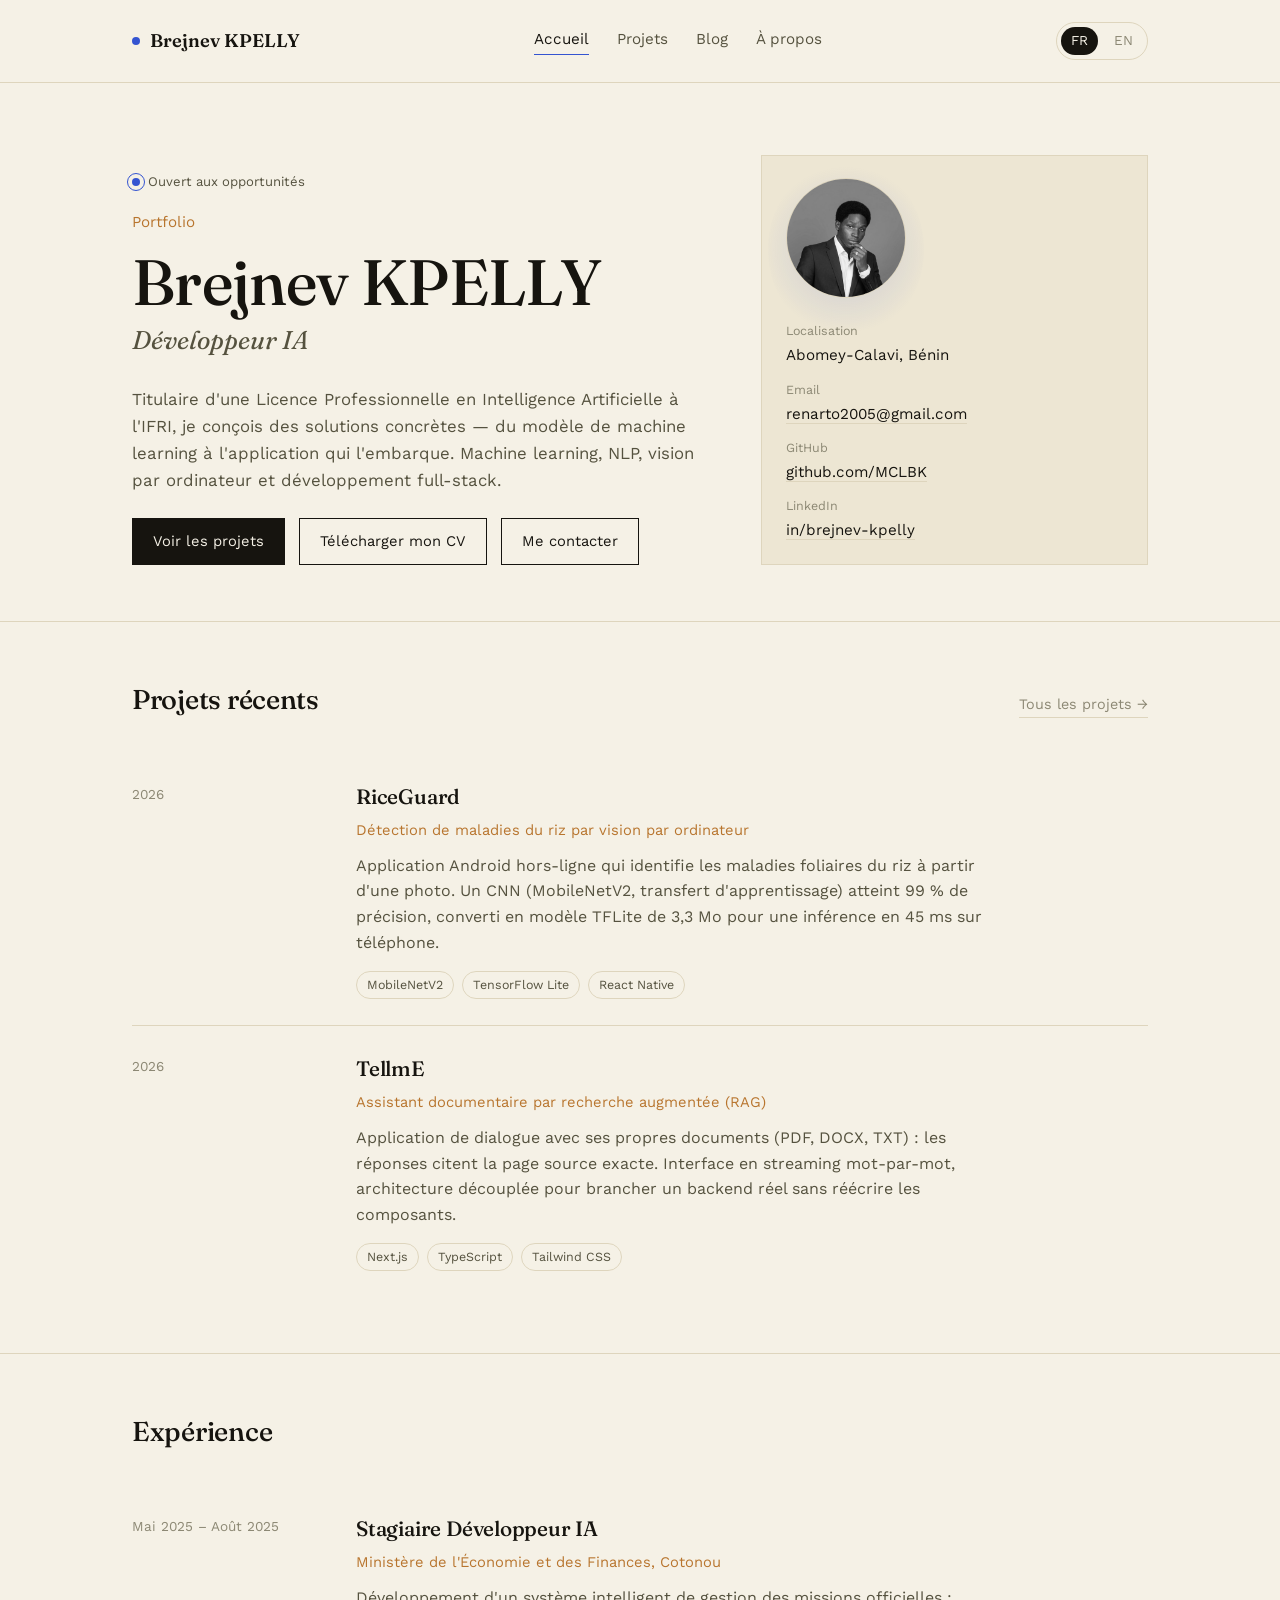
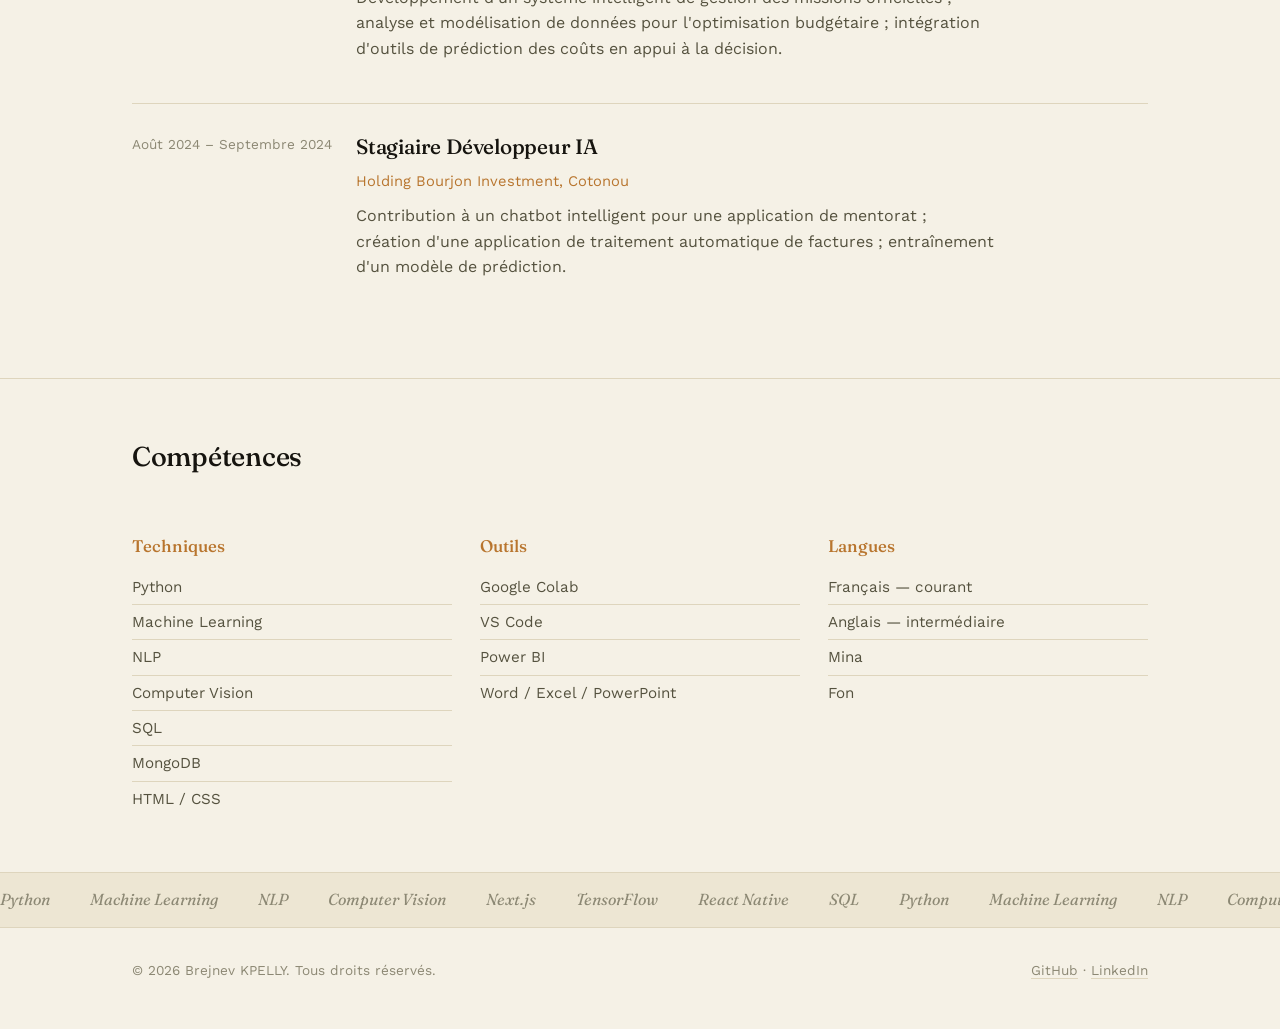
==== index.html @ 9922b502 "Première version du portfolio" ====
<!DOCTYPE html>
<html lang="fr">
<head>
<meta charset="UTF-8">
<meta name="viewport" content="width=device-width, initial-scale=1.0">
<title>Brejnev KPELLY — Développeur IA</title>
<meta name="description" content="Brejnev KPELLY, développeur IA basé à Abomey-Calavi, Bénin. Machine learning, NLP, vision par ordinateur, développement full-stack.">
<link rel="icon" href="data:,">
<link rel="stylesheet" href="css/style.css">
</head>
<body>

<header class="site">
  <div class="shell">
    <a href="index.html" class="mark"><span class="dot"></span>Brejnev KPELLY</a>
    <nav class="primary">
      <a href="index.html" data-i18n="nav.home">Accueil</a>
      <a href="projects.html" data-i18n="nav.projects">Projets</a>
      <a href="blog.html" data-i18n="nav.blog">Blog</a>
      <a href="about.html" data-i18n="nav.about">À propos</a>
    </nav>
    <div class="lang-toggle">
      <button data-lang="fr">FR</button>
      <button data-lang="en">EN</button>
    </div>
  </div>
</header>

<section class="hero" style="border-bottom:1px solid var(--line); padding-bottom:56px;">
  <div class="shell">
    <div>
      <span class="status-pill"><span class="ping"></span><span data-i18n="hero.status">Ouvert aux opportunités</span></span>
      <span class="hero-eyebrow" data-i18n="hero.eyebrow">Portfolio</span>
      <h1>Brejnev KPELLY</h1>
      <p class="role" data-i18n="hero.role">Développeur IA </p>
      <p class="intro" data-i18n="hero.intro">Titulaire d'une Licence Professionnelle en Intelligence Artificielle à l'IFRI, je conçois des solutions concrètes du modèle à , au besoin l'application qui l'embarque. Machine learning, NLP, vision par ordinateur et analyse de donnée et prédiction.</p>
      <div class="hero-cta">
        <a class="btn primary" href="projects.html" data-i18n="hero.cta_projects">Voir les projets</a>
        <a class="btn" href="assets/CV_KPELLY_Brejnev.pdf" download data-i18n="hero.cta_cv">Télécharger mon CV</a>
        <a class="btn" href="about.html#contact" data-i18n="hero.cta_contact">Me contacter</a>
      </div>
    </div>
    <div class="hero-panel">
      <span class="avatar-wrap"><img class="avatar" src="assets\IMG_3068.jpeg" alt="Brejnev KPELLY"></span>
      <dl>
        <dt data-i18n="hero.location">Localisation</dt>
        <dd data-i18n="hero.location_value">Abomey-Calavi, Bénin</dd>
        <dt data-i18n="hero.email">Email</dt>
        <dd><a href="mailto:renarto2005@gmail.com">renarto2005@gmail.com</a></dd>
        <dt data-i18n="hero.github">GitHub</dt>
        <dd><a href="https://github.com/MCLBK" target="_blank" rel="noopener">github.com/MCLBK</a></dd>
        <dt data-i18n="hero.linkedin">LinkedIn</dt>
        <dd><a href="https://www.linkedin.com/in/brejnev-kpelly-991918427" target="_blank" rel="noopener">in/brejnev-kpelly</a></dd>
      </dl>
    </div>
  </div>
</section>

<section>
  <div class="shell">
    <div class="section-head">
      <h2 data-i18n="home.projects.title">Projets récents</h2>
      <a class="see-all" href="projects.html" data-i18n="home.projects.see_all">Tous les projets →</a>
    </div>
    <ul class="entry-list">
      <li class="entry">
        <span class="when">2026</span>
        <div>
          <h3 data-i18n="p.riceguard.title">RiceGuard</h3>
          <span class="role" data-i18n="p.riceguard.role">Détection de maladies du riz par vision par ordinateur</span>
          <p data-i18n="p.riceguard.desc">Application Android hors-ligne qui identifie les maladies foliaires du riz à partir d'une photo. Un CNN (MobileNetV2, transfert d'apprentissage) atteint 99 % de précision, converti en modèle TFLite de 3,3 Mo pour une inférence en 45 ms sur téléphone.</p>
          <div class="tags"><span>MobileNetV2</span><span>TensorFlow Lite</span><span>React Native</span></div>
        </div>
      </li>
      <li class="entry">
        <span class="when">2026</span>
        <div>
          <h3 data-i18n="p.tellme.title">TellmE</h3>
          <span class="role" data-i18n="p.tellme.role">Assistant documentaire par recherche augmentée (RAG)</span>
          <p data-i18n="p.tellme.desc">Application de dialogue avec ses propres documents (PDF, DOCX, TXT) : les réponses citent la page source exacte. Interface en streaming mot-par-mot, architecture découplée pour brancher un backend réel sans réécrire les composants.</p>
          <div class="tags"><span>Next.js</span><span>TypeScript</span><span>Tailwind CSS</span></div>
        </div>
      </li>

           <!-- Commentaire
     <li class="entry">
        <span class="when">2026</span>
        <div>
          <h3 data-i18n="p.ayestream.title">AyeStream</h3>
          <span class="role" data-i18n="p.ayestream.role">Marketplace SaaS de vente d'abonnements</span>
          <p data-i18n="p.ayestream.desc">Plateforme de vente d'abonnements streaming et outils IA, avec attribution automatique et sécurisée des comptes, paiement en ligne vérifié par signature, panneau d'administration complet.</p>
          <div class="tags"><span>Next.js</span><span>Supabase</span><span>Paiement en ligne</span></div>
        </div>
      </li>
      -->

    </ul>
  </div>
</section>

<section>
  <div class="shell">
    <div class="section-head">
      <h2 data-i18n="home.experience.title">Expérience</h2>
    </div>
    <ul class="entry-list">
      <li class="entry">
        <span class="when" data-i18n="exp1.when">Mai 2025 – Août 2025</span>
        <div>
          <h3 data-i18n="exp1.role">Stagiaire Développeur IA</h3>
          <span class="role" data-i18n="exp1.org">Ministère de l'Économie et des Finances, Cotonou</span>
          <p data-i18n="exp1.desc">Développement d'un système intelligent de gestion des missions officielles ; analyse et modélisation de données pour l'optimisation budgétaire ; intégration d'outils de prédiction des coûts en appui à la décision.</p>
        </div>
      </li>
      <li class="entry">
        <span class="when" data-i18n="exp2.when">Août 2024 – Septembre 2024</span>
        <div>
          <h3 data-i18n="exp2.role">Stagiaire Développeur IA</h3>
          <span class="role" data-i18n="exp2.org">Holding Bourjon Investment, Cotonou</span>
          <p data-i18n="exp2.desc">Contribution à un chatbot intelligent pour une application de mentorat ; création d'une application de traitement automatique de factures ; entraînement d'un modèle de prédiction.</p>
        </div>
      </li>
    </ul>
  </div>
</section>

<section>
  <div class="shell">
    <div class="section-head">
      <h2 data-i18n="home.skills.title">Compétences</h2>
    </div>
    <div class="skills-grid">
      <div>
        <h4 data-i18n="skills.tech">Techniques</h4>
        <ul>
          <li>Python</li><li>Machine Learning</li><li>NLP</li><li>Computer Vision</li><li>SQL</li><li>MongoDB</li><li>HTML / CSS</li>
        </ul>
      </div>
      <div>
        <h4 data-i18n="skills.tools">Outils</h4>
        <ul>
          <li>Google Colab</li><li>VS Code</li><li>Power BI</li><li>Word / Excel / PowerPoint</li>
        </ul>
      </div>
      <div>
        <h4 data-i18n="skills.lang">Langues</h4>
        <ul>
          <li>Français — courant</li><li>Anglais — intermédiaire</li><li>Mina</li><li>Fon</li>
        </ul>
      </div>
    </div>
  </div>
</section>

<div class="marquee"><div class="marquee-track">
  <span>Python</span><span>Machine Learning</span><span>NLP</span><span>Computer Vision</span><span>Next.js</span><span>TensorFlow</span><span>React Native</span><span>SQL</span>
  <span>Python</span><span>Machine Learning</span><span>NLP</span><span>Computer Vision</span><span>Next.js</span><span>TensorFlow</span><span>React Native</span><span>SQL</span>
</div></div>
<footer class="site">
  <div class="shell">
    <span>© 2026 Brejnev KPELLY. <span data-i18n="footer.rights">Tous droits réservés.</span></span>
    <span><a href="https://github.com/MCLBK" target="_blank" rel="noopener">GitHub</a> · <a href="https://www.linkedin.com/in/brejnev-kpelly-991918427" target="_blank" rel="noopener">LinkedIn</a></span>
  </div>
</footer>

<script src="js/main.js"></script>
</body>
</html>
---- css/style.css ----
/* ============================================================
   Brejnev KPELLY — Portfolio
   Design tokens
   ============================================================ */
@import url('https://fonts.googleapis.com/css2?family=Fraunces:ital,opsz,wght@0,9..144,400;0,9..144,500;0,9..144,600;1,9..144,500&family=Work+Sans:wght@400;500;600&display=swap');

:root{
  --bg: #F5F1E6;
  --surface: #EDE6D3;
  --ink: #16140F;
  --ink-soft: #55523F;
  --ink-faint: #8C8874;
  --accent: #3454D1;
  --accent-2: #B8752E;
  --line: #DED5BD;
  --max: 760px;
  --wide: 1080px;
}

*{ box-sizing:border-box; }
html{ scroll-behavior:smooth; }

body{
  margin:0;
  background:var(--bg);
  color:var(--ink);
  font-family:'Work Sans', sans-serif;
  font-size:16px;
  line-height:1.6;
  -webkit-font-smoothing:antialiased;
}

h1,h2,h3,.serif{
  font-family:'Fraunces', serif;
  font-weight:500;
  letter-spacing:-0.01em;
  margin:0;
}

a{ color:inherit; text-decoration:none; }

p{ margin:0 0 1em; color:var(--ink-soft); max-width:64ch; }

::selection{ background:var(--accent); color:#fff; }

/* focus visibility */
a:focus-visible, button:focus-visible{
  outline:2px solid var(--accent-2);
  outline-offset:3px;
}

@media (prefers-reduced-motion: reduce){
  *{ animation-duration:0.001ms !important; transition-duration:0.001ms !important; }
}

/* ---------- layout shells ---------- */
.shell{
  max-width:var(--wide);
  margin:0 auto;
  padding:0 32px;
}
.prose{ max-width:var(--max); }

/* ---------- header ---------- */
header.site{
  border-bottom:1px solid var(--line);
  padding:22px 0;
}
header.site .shell{
  display:flex;
  align-items:center;
  justify-content:space-between;
  gap:24px;
  flex-wrap:wrap;
}
.mark{
  font-family:'Fraunces', serif;
  font-weight:600;
  font-size:1.15rem;
  display:flex;
  align-items:center;
  gap:10px;
}
.mark .dot{
  width:8px; height:8px; border-radius:50%;
  background:var(--accent);
  display:inline-block;
}
nav.primary{
  display:flex;
  align-items:center;
  gap:28px;
  flex-wrap:wrap;
}
nav.primary a{
  font-size:0.95rem;
  color:var(--ink-soft);
  padding-bottom:3px;
  border-bottom:1px solid transparent;
  transition:color .15s ease, border-color .15s ease;
}
nav.primary a:hover, nav.primary a.active{
  color:var(--ink);
  border-color:var(--accent);
}
.lang-toggle{
  display:flex;
  align-items:center;
  gap:6px;
  font-size:0.85rem;
  color:var(--ink-faint);
  border:1px solid var(--line);
  border-radius:999px;
  padding:4px 4px;
}
.lang-toggle button{
  background:none;
  border:none;
  font:inherit;
  color:inherit;
  cursor:pointer;
  padding:3px 10px;
  border-radius:999px;
}
.lang-toggle button.active{
  background:var(--ink);
  color:var(--bg);
}

/* ---------- hero ---------- */
.hero{
  padding:72px 0 56px;
  border-bottom:1px solid var(--line);
}
.hero .shell{
  display:grid;
  grid-template-columns:1.5fr 1fr;
  gap:48px;
  align-items:end;
}
.hero-eyebrow{
  color:var(--accent-2);
  font-size:0.95rem;
  margin-bottom:14px;
  display:block;
}
.hero h1{
  font-size:clamp(2.4rem, 5vw, 4rem);
  line-height:1.02;
  opacity:0;
  transform:translateY(10px);
  animation:rise .7s ease forwards;
}
.hero .role{
  font-family:'Fraunces', serif;
  font-style:italic;
  font-size:clamp(1.2rem, 2.2vw, 1.6rem);
  color:var(--ink-soft);
  margin-top:6px;
  opacity:0;
  transform:translateY(10px);
  animation:rise .7s ease .12s forwards;
}
.hero p.intro{
  margin-top:22px;
  font-size:1.05rem;
  opacity:0;
  transform:translateY(10px);
  animation:rise .7s ease .22s forwards;
}
@keyframes rise{ to{ opacity:1; transform:translateY(0); } }

.hero-panel{
  border:1px solid var(--line);
  padding:22px 24px;
  background:var(--surface);
}
.hero-panel .avatar{
  width:120px; height:120px;
  border-radius:50%;
  border:1px solid var(--line);
  object-fit:cover;
  margin-bottom:16px;
  background:#fff;
}
.hero-panel dl{ margin:0; }
.hero-panel dt{
  font-size:0.78rem;
  color:var(--ink-faint);
  margin-top:12px;
}
.hero-panel dt:first-of-type{ margin-top:0; }
.hero-panel dd{
  margin:2px 0 0;
  font-size:0.95rem;
}
.hero-panel dd a{ border-bottom:1px solid var(--line); }
.hero-panel dd a:hover{ border-color:var(--accent); color:var(--accent); }

.hero-cta{
  margin-top:24px;
  display:flex;
  gap:14px;
  flex-wrap:wrap;
}
.btn{
  display:inline-block;
  padding:11px 20px;
  border:1px solid var(--ink);
  font-size:0.92rem;
}
.btn.primary{ background:var(--ink); color:var(--bg); }
.btn.primary:hover{ background:var(--accent-2); border-color:var(--accent-2); }
.btn:not(.primary):hover{ border-color:var(--accent); color:var(--accent); }

/* ---------- sections ---------- */
section{ padding:56px 0; border-bottom:1px solid var(--line); }
section:last-of-type{ border-bottom:none; }
.section-head{
  display:flex;
  align-items:baseline;
  justify-content:space-between;
  gap:24px;
  margin-bottom:32px;
  flex-wrap:wrap;
}
.section-head h2{ font-size:1.7rem; }
.section-head .see-all{
  font-size:0.9rem;
  color:var(--ink-faint);
  border-bottom:1px solid var(--line);
}
.section-head .see-all:hover{ color:var(--accent); border-color:var(--accent); }

/* ---------- list entries (projects, experience) ---------- */
.entry-list{ list-style:none; margin:0; padding:0; }
.entry{
  padding:26px 0;
  border-top:1px solid var(--line);
  display:grid;
  grid-template-columns:200px 1fr;
  gap:24px;
}
.entry:first-child{ border-top:none; }
.entry .when{
  font-size:0.85rem;
  color:var(--ink-faint);
  padding-top:4px;
}
.entry h3{ font-size:1.3rem; margin-bottom:6px; }
.entry .role{ color:var(--accent-2); font-size:0.92rem; margin-bottom:10px; display:block; }
.entry .tags{
  margin-top:14px;
  display:flex;
  flex-wrap:wrap;
  gap:8px;
}
.entry .tags span{
  font-size:0.78rem;
  color:var(--ink-soft);
  border:1px solid var(--line);
  padding:3px 10px;
  border-radius:999px;
}
.entry .links{
  margin-top:14px;
  display:flex;
  gap:18px;
}
.entry .links a{
  font-size:0.88rem;
  border-bottom:1px solid var(--line);
}
.entry .links a:hover{ border-color:var(--accent); color:var(--accent); }

@media (max-width:640px){
  .entry{ grid-template-columns:1fr; gap:8px; }
  .hero .shell{ grid-template-columns:1fr; }
}

/* ---------- skills grid ---------- */
.skills-grid{
  display:grid;
  grid-template-columns:repeat(auto-fit, minmax(200px,1fr));
  gap:28px;
}
.skills-grid h4{
  font-family:'Fraunces', serif;
  font-weight:500;
  font-size:1.05rem;
  margin-bottom:10px;
  color:var(--accent-2);
}
.skills-grid ul{ list-style:none; margin:0; padding:0; }
.skills-grid li{
  color:var(--ink-soft);
  font-size:0.95rem;
  padding:5px 0;
  border-top:1px solid var(--line);
}
.skills-grid li:first-child{ border-top:none; }

/* ---------- achievements ---------- */
.achv{
  display:grid;
  gap:20px;
}
.achv-item{
  display:grid;
  grid-template-columns:auto 1fr;
  gap:16px;
  align-items:start;
}
.achv-item .badge{
  width:34px; height:34px;
  border:1px solid var(--accent);
  color:var(--accent);
  display:flex; align-items:center; justify-content:center;
  border-radius:50%;
  flex-shrink:0;
}
.achv-item h4{ font-family:'Fraunces', serif; font-weight:500; font-size:1.05rem; }
.achv-item p{ margin-top:4px; }

/* ---------- about page ---------- */
.about-hero{
  display:grid;
  grid-template-columns:auto 1fr;
  gap:32px;
  align-items:center;
}
.about-hero .avatar{
  width:240px; height:240px; border-radius:50%;
  border:1px solid var(--line);
  object-fit:cover;
  background:var(--surface);
}
@media (max-width:520px){
  .about-hero{ grid-template-columns:1fr; text-align:left; }
}

/* ---------- blog empty state ---------- */
.empty{
  border:1px dashed var(--line);
  padding:48px 32px;
  text-align:left;
  max-width:var(--max);
}
.empty h3{ font-size:1.3rem; margin-bottom:10px; }

/* ---------- footer ---------- */
footer.site{
  padding:32px 0 48px;
}
footer.site .shell{
  display:flex;
  justify-content:space-between;
  gap:16px;
  flex-wrap:wrap;
  font-size:0.85rem;
  color:var(--ink-faint);
}
footer.site a{ border-bottom:1px solid var(--line); }
footer.site a:hover{ color:var(--accent); border-color:var(--accent); }

/* ---------- status pill ---------- */
.status-pill{
  display:inline-flex;
  align-items:center;
  gap:8px;
  font-size:0.82rem;
  color:var(--ink-soft);
  margin-bottom:18px;
}
.status-pill .ping{
  position:relative;
  width:8px; height:8px;
  border-radius:50%;
  background:var(--accent);
  flex-shrink:0;
}
.status-pill .ping::after{
  content:"";
  position:absolute;
  inset:-5px;
  border-radius:50%;
  border:1px solid var(--accent);
  animation:ping 2.4s ease-out infinite;
}
@keyframes ping{
  0%{ transform:scale(0.6); opacity:0.9; }
  100%{ transform:scale(1.9); opacity:0; }
}

/* ---------- avatar glow ---------- */
.avatar-wrap{
  position:relative;
  display:inline-block;
}
.avatar-wrap::before{
  content:"";
  position:absolute;
  inset:-18px;
  background:radial-gradient(circle, rgba(52,84,209,0.20), rgba(52,84,209,0) 70%);
  border-radius:50%;
  animation:breathe 5s ease-in-out infinite;
  z-index:0;
}
.avatar-wrap img{ position:relative; z-index:1; }
@keyframes breathe{
  0%,100%{ transform:scale(0.94); opacity:0.8; }
  50%{ transform:scale(1.08); opacity:1; }
}

/* ---------- scroll reveal ---------- */
.reveal-init{
  opacity:0;
  transform:translateY(16px);
  transition:opacity .6s ease, transform .6s ease;
}
.reveal-init.reveal-in{
  opacity:1;
  transform:translateY(0);
}

/* ---------- entry hover accent ---------- */
.entry{ position:relative; transition:padding-left .25s ease; }
.entry::before{
  content:"";
  position:absolute;
  left:-14px; top:26px; bottom:26px;
  width:0;
  background:var(--accent);
  transition:width .25s ease;
}
.entry:hover::before{ width:3px; }
.entry:hover{ padding-left:12px; }
@media (max-width:640px){
  .entry:hover{ padding-left:0; }
  .entry::before{ display:none; }
}

/* ---------- button nudge ---------- */
.btn{ transition:background .15s ease, border-color .15s ease, color .15s ease, transform .15s ease; }
.btn:hover{ transform:translateX(2px); }
.see-all{ display:inline-block; transition:transform .15s ease, color .15s ease, border-color .15s ease; }
.see-all:hover{ transform:translateX(3px); }

/* ---------- marquee strip ---------- */
.marquee{
  border-top:1px solid var(--line);
  border-bottom:1px solid var(--line);
  overflow:hidden;
  padding:14px 0;
  background:var(--surface);
}
.marquee-track{
  display:flex;
  width:max-content;
  gap:40px;
  animation:marquee 28s linear infinite;
}
.marquee-track span{
  font-family:'Fraunces', serif;
  font-style:italic;
  font-size:1rem;
  color:var(--ink-faint);
  white-space:nowrap;
}
.marquee:hover .marquee-track{ animation-play-state:paused; }
@keyframes marquee{
  from{ transform:translateX(0); }
  to{ transform:translateX(-50%); }
}
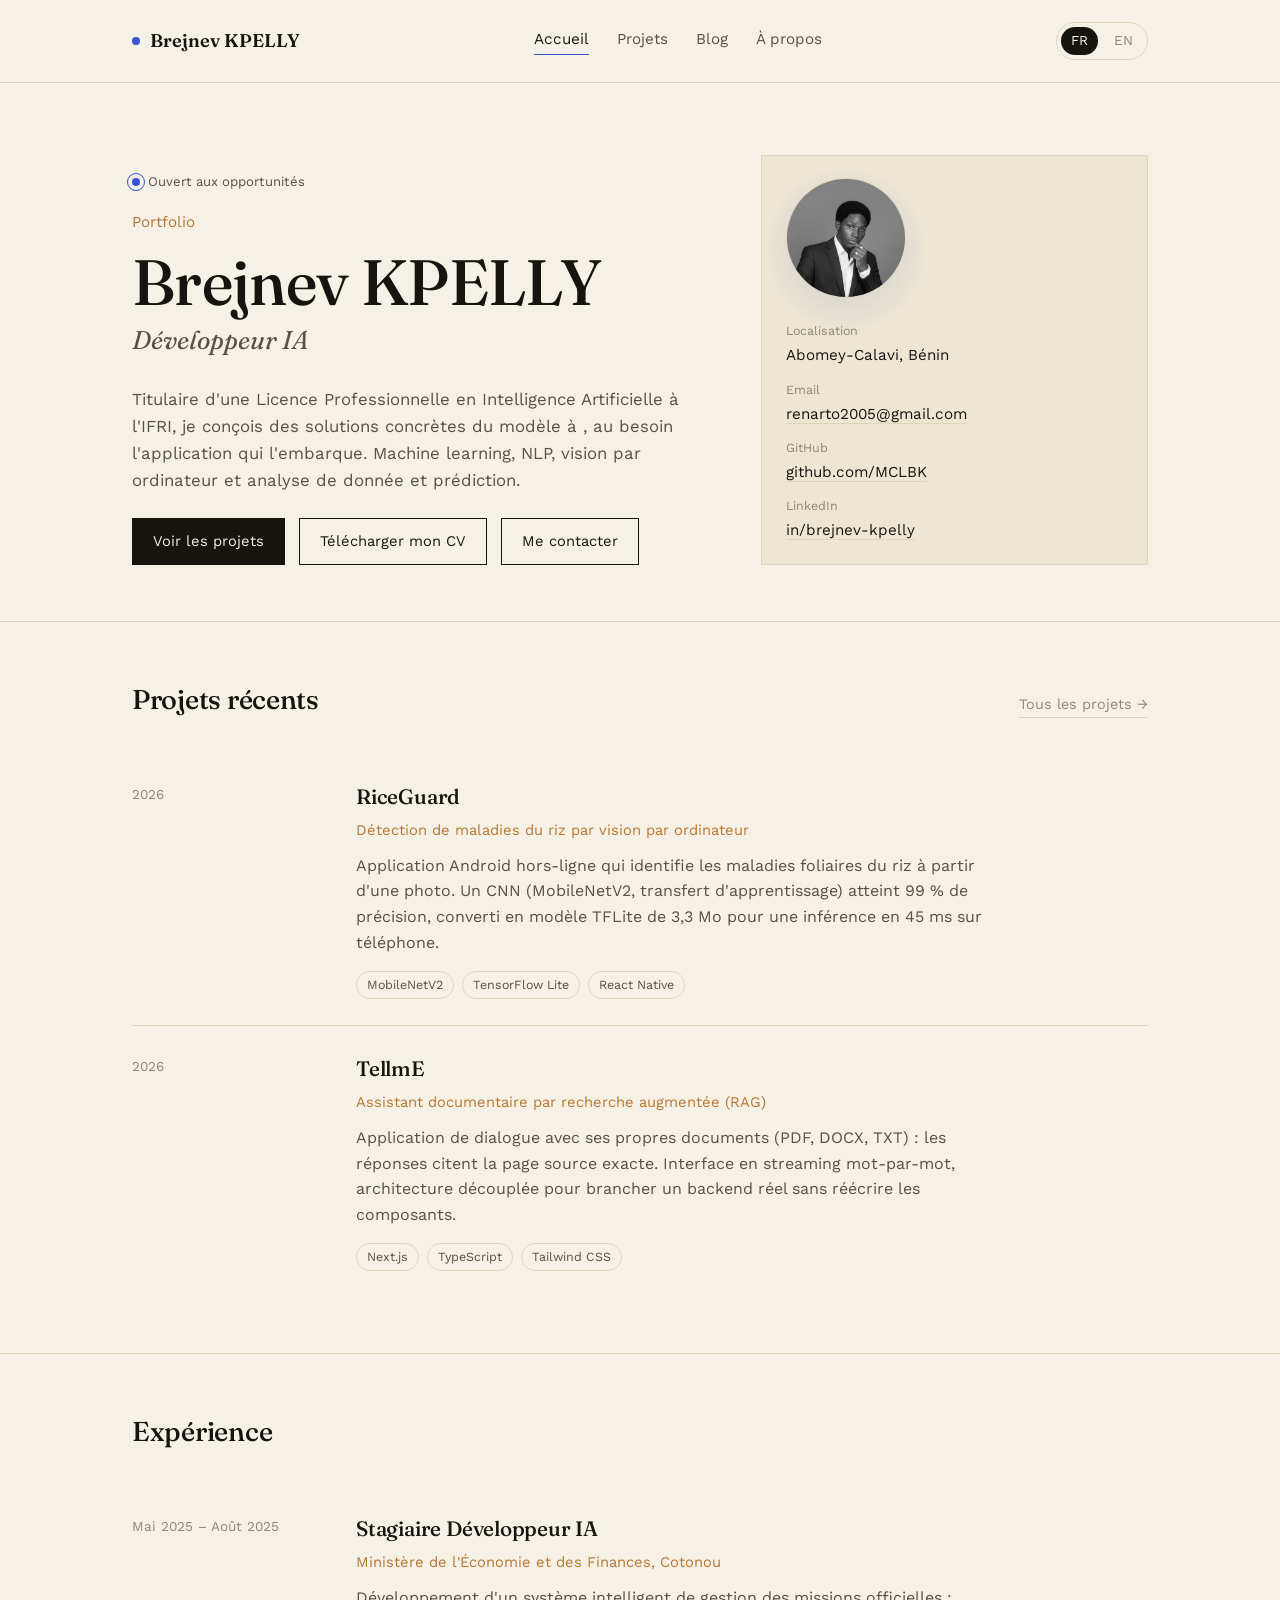
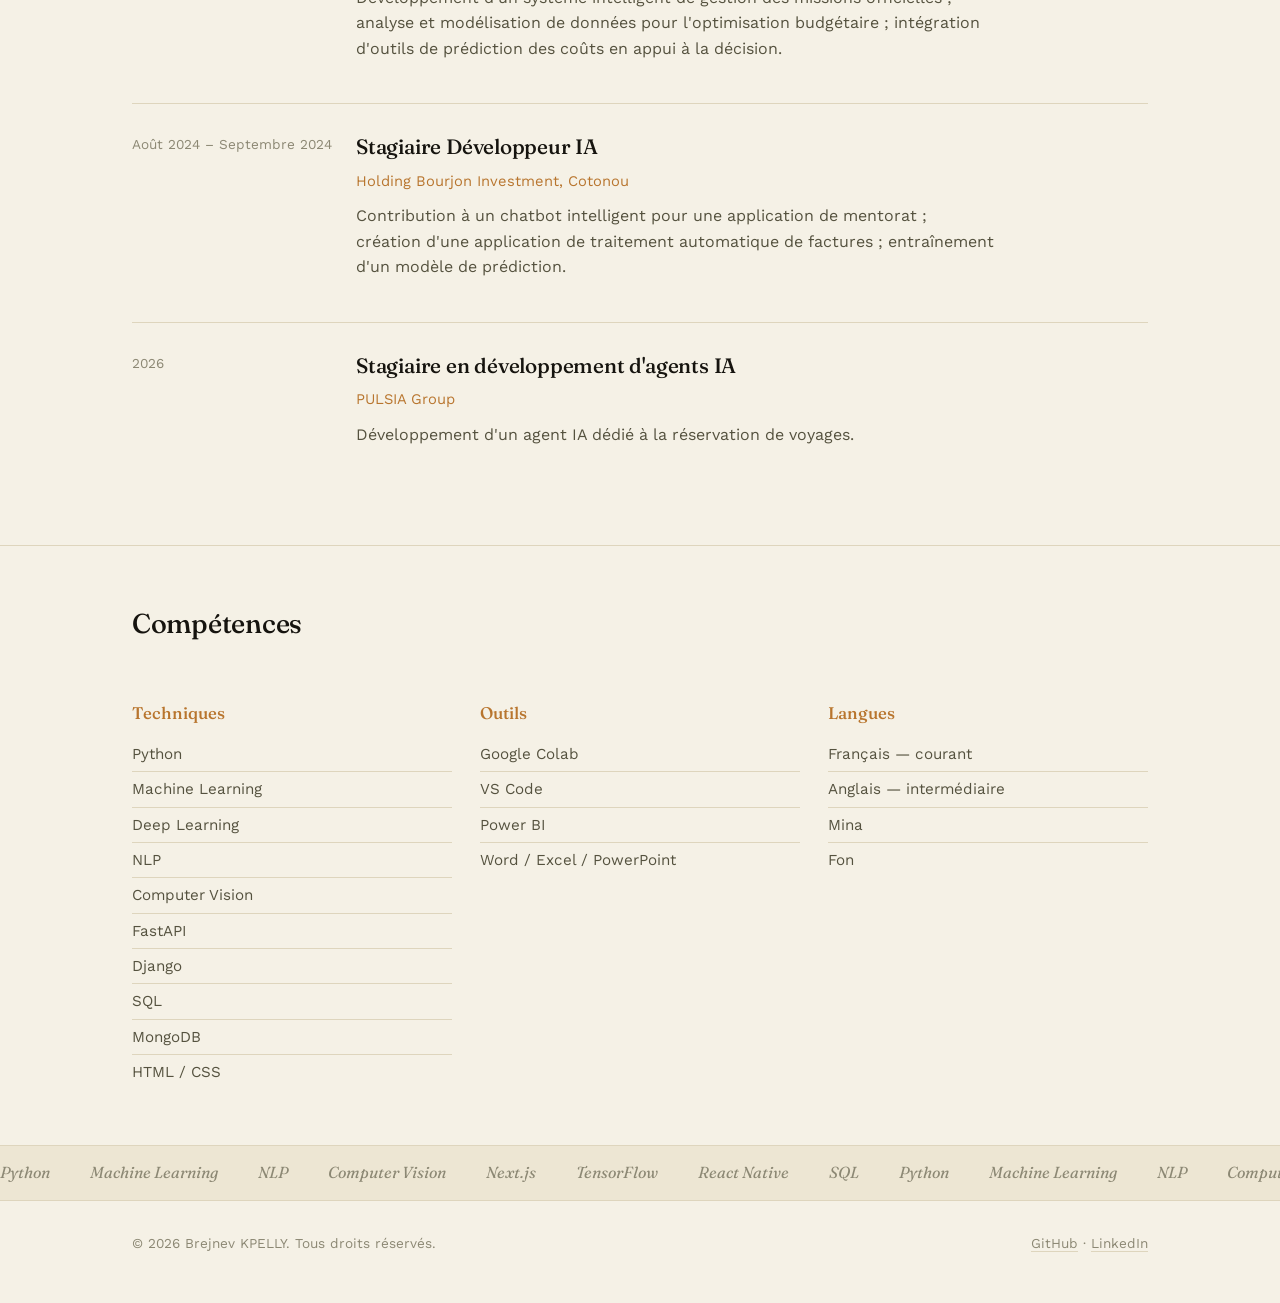
==== commit 8fbd1dfc: "Revise intro text and add internship details Updated introduction paragraph and added internship exp" ====
--- a/index.html
+++ b/index.html
@@ -33,7 +33,7 @@
       <span class="hero-eyebrow" data-i18n="hero.eyebrow">Portfolio</span>
       <h1>Brejnev KPELLY</h1>
       <p class="role" data-i18n="hero.role">Développeur IA </p>
-      <p class="intro" data-i18n="hero.intro">Titulaire d'une Licence Professionnelle en Intelligence Artificielle à l'IFRI, je conçois des solutions concrètes du modèle à , au besoin l'application qui l'embarque. Machine learning, NLP, vision par ordinateur et analyse de donnée et prédiction.</p>
+      <p class="intro" data-i18n="hero.intro">Titulaire d'une Licence Professionnelle en Intelligence Artificielle à l'IFRI, je conçois des solutions concrètes, du modèle à l'application qui l'embarque. Machine learning, NLP, vision par ordinateur, analyse de données et prédiction.</p>
       <div class="hero-cta">
         <a class="btn primary" href="projects.html" data-i18n="hero.cta_projects">Voir les projets</a>
         <a class="btn" href="assets/CV_KPELLY_Brejnev.pdf" download data-i18n="hero.cta_cv">Télécharger mon CV</a>
@@ -120,6 +120,14 @@
           <p data-i18n="exp2.desc">Contribution à un chatbot intelligent pour une application de mentorat ; création d'une application de traitement automatique de factures ; entraînement d'un modèle de prédiction.</p>
         </div>
       </li>
+      <li class="entry">
+        <span class="when" data-i18n="exp0.when">2026</span>
+        <div>
+          <h3 data-i18n="exp0.role">Stagiaire en développement d'agents IA</h3>
+          <span class="role" data-i18n="exp0.org">PULSIA Group</span>
+          <p data-i18n="exp0.desc">Développement d'un agent IA dédié à la réservation de voyages.</p>
+        </div>
+      </li>
     </ul>
   </div>
 </section>
@@ -133,7 +141,7 @@
       <div>
         <h4 data-i18n="skills.tech">Techniques</h4>
         <ul>
-          <li>Python</li><li>Machine Learning</li><li>NLP</li><li>Computer Vision</li><li>SQL</li><li>MongoDB</li><li>HTML / CSS</li>
+          <li>Python</li><li>Machine Learning</li><li>Deep Learning</li><li>NLP</li><li>Computer Vision</li><li>FastAPI</li><li>Django</li><li>SQL</li><li>MongoDB</li><li>HTML / CSS</li>
         </ul>
       </div>
       <div>
